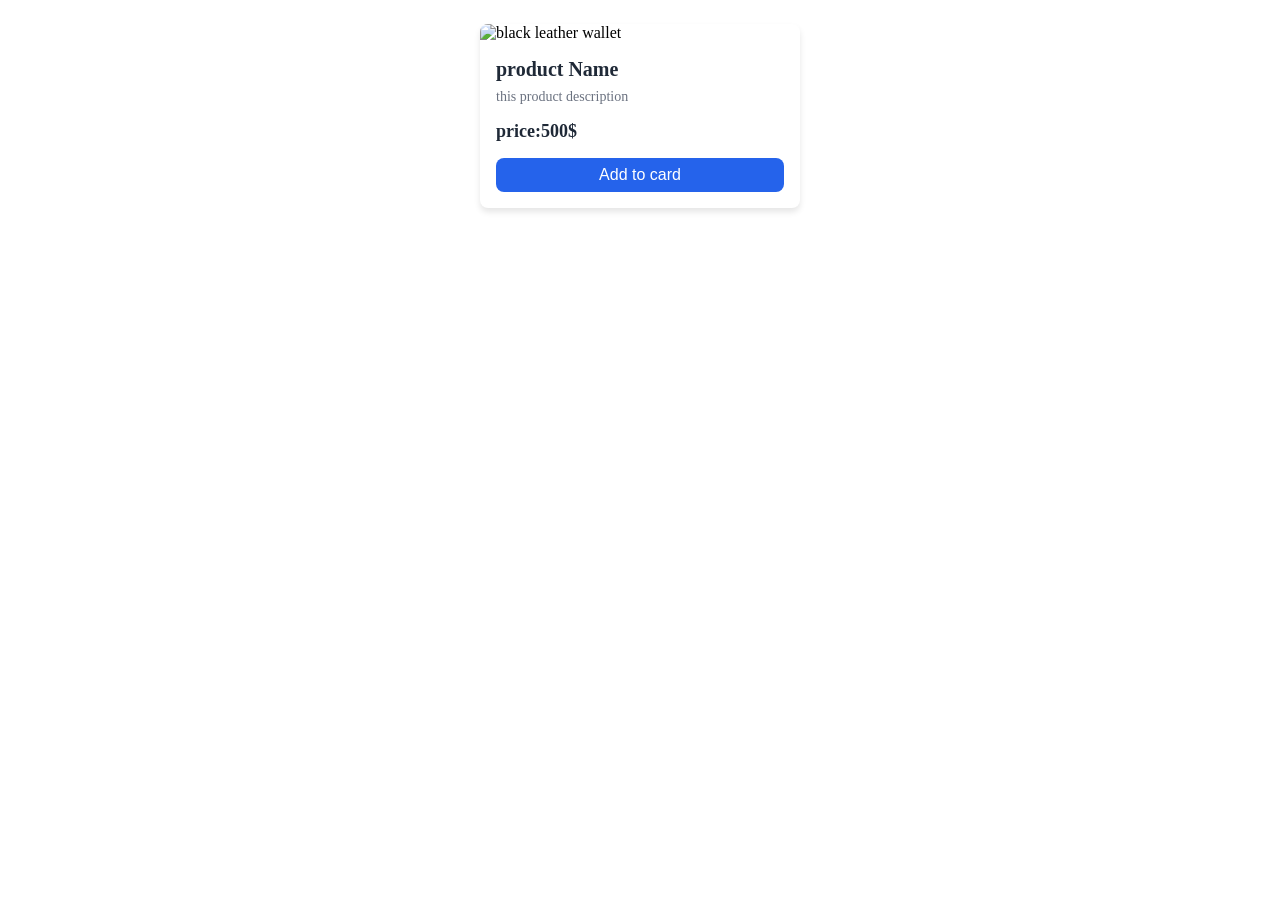
==== project-01-product-card/index.html @ 36412cc2 "feat:complete static UI structure and styling" ====
<!DOCTYPE html>
<html lang="en">
<head>
    <meta charset="UTF-8">
    <meta name="viewport" content="width=device-width, initial-scale=1.0">
    <title>Product-card</title>
    <link rel="stylesheet" href="style.css">
</head>
<body>
    <section class="product-card">
        <figure class="product-card__figure">
            <img src="prod-aks.jpg" alt="black leather wallet" class="product-card__image">
        </figure>
        <div class="product-card__info">
          <h2 class="product-card__title">product Name</h2>
          <p class="product-card__description"> this product description </p>
          <span class="product-card__price">price:500$</span> 
          <button type="button" class="product-card__button">Add to card</button>
        </div>
        
    </section>
 <script src="script.js"></script>   
</body>
</html>
---- project-01-product-card/style.css ----
/*================REST=================*/
*,
*::before,
*::after {
    margin: 0;
    padding: 0;
    box-sizing: border-box;
}
/*============ROOT===================*/
:root {
    --color-primary:#2563eb;
    --color-text:#1f2937;
    --color-bg: #ffffff;
    --spacing-sm :0.5rem;
    --spacing-md: 1rem;
    --spacing-lg: 1.5rem;
    --border-radius: 8px;
}
/*=============Product-card==============*/
.product-card {
    max-width: 320px;
    background-color: var(--color-bg);
    border-radius: var(--border-radius);
    box-shadow: 0 4px 6px rgba(0, 0, 0, 0.1);
    overflow: hidden;
    margin: var(--spacing-lg) auto;
}
.product-card__figure{
    margin: 0;
}

.prioduct-card__image{
    width: 100%;
    height: 200px;
    object-fit: cover;
    display: block;
}
.product-card__info {
    padding: var(--spacing-md);
}
.product-card__title{
    font-size: 1.25rem;
    color: var(--color-text);
    margin-bottom: var(--spacing-sm);
}

.product-card__description{
    font-size: 0.875rem;
    color: #6b7280;
    margin-bottom: var(--spacing-md);
}
.product-card__price{
    display: block;
    font-size: 1.125rem;
    font-weight: bold;
    color: var(--color-text);
    margin-bottom: var(--spacing-md);
}
.product-card__button {
    width: 100%;
    padding: var(--spacing-sm) var(--spacing-md);
    background-color: var(--color-primary);
    color: var(--color-bg);
    border: none;
    border-radius: var(--border-radius);
    font-size: 1rem;
    cursor: pointer;
    transition: background-color 0.3s ease;
}
.product-card__button:hover{
    background-color: #1d4ed8;
}
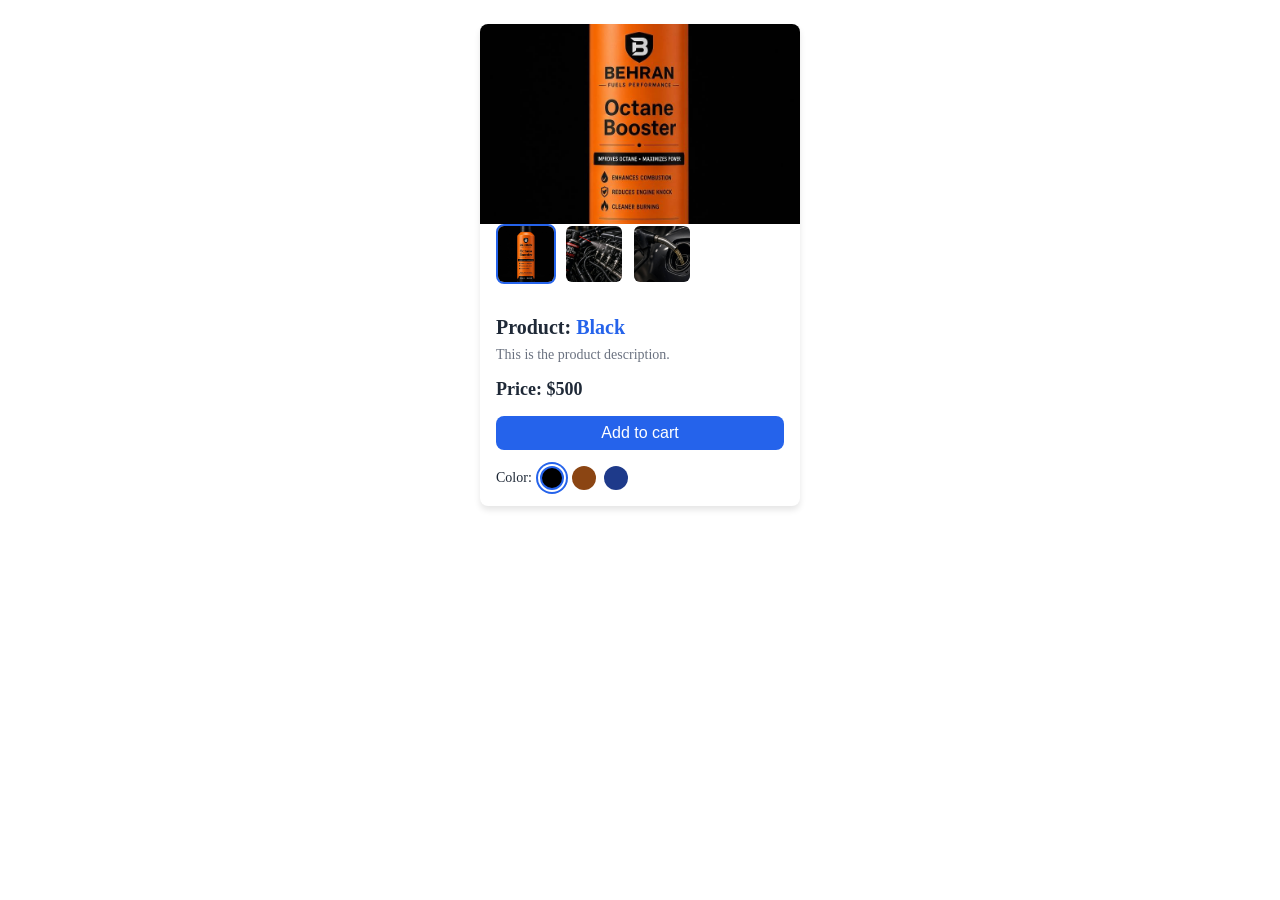
==== commit 728f186a: "feat: add interactive product card with image gallery, color selector and cart feedback" ====
--- a/project-01-product-card/index.html
+++ b/project-01-product-card/index.html
@@ -3,22 +3,70 @@
 <head>
     <meta charset="UTF-8">
     <meta name="viewport" content="width=device-width, initial-scale=1.0">
-    <title>Product-card</title>
+    <title>Product Card</title>
     <link rel="stylesheet" href="style.css">
 </head>
 <body>
+
     <section class="product-card">
+
+        <!-- تصویر اصلی -->
         <figure class="product-card__figure">
-            <img src="prod-aks.jpg" alt="black leather wallet" class="product-card__image">
+            <img src="prod-aks.jpg"
+                 alt="black leather wallet"
+                 class="product-card__image">
         </figure>
+
+        <!-- تصاویر بندانگشتی -->
+        <div class="product-card__thumbnails">
+            <button class="thumbnail thumbnail--active" data-image="prod-aks.jpg" type="button">
+                <img src="prod-aks.jpg" alt="view 1">
+            </button>
+
+            <button class="thumbnail" data-image="prod-aks1.jpg" type="button">
+                <img src="prod-aks1.jpg" alt="view 2">
+            </button>
+
+            <button class="thumbnail" data-image="prod-aks2.jpg" type="button">
+                <img src="prod-aks2.jpg" alt="view 3">
+            </button>
+        </div>
+
+        <!-- اطلاعات محصول -->
         <div class="product-card__info">
-          <h2 class="product-card__title">product Name</h2>
-          <p class="product-card__description"> this product description </p>
-          <span class="product-card__price">price:500$</span> 
-          <button type="button" class="product-card__button">Add to card</button>
+           <h2 class="product-card__title">Product: <span class="product-card__color-name">Black</span></h2>
+            <p class="product-card__description">This is the product description.</p>
+            <span class="product-card__price">Price: $500</span>
+
+            <button type="button" class="product-card__button">Add to cart</button>
         </div>
-        
+
+        <!-- انتخاب رنگ -->
+        <div class="product-card__option">
+            <span class="options-label">Color:</span>
+            <div class="color-options">
+                <button class="color-option color-option--active"
+                        data-color="black"
+                        style="background:#000000"
+                        type="button"
+                        aria-label="Black"></button>
+
+                <button class="color-option"
+                        data-color="brown"
+                        style="background:#8b4513"
+                        type="button"
+                        aria-label="Brown"></button>
+
+                <button class="color-option"
+                        data-color="navy"
+                        style="background:#1e3a8a"
+                        type="button"
+                        aria-label="Navy"></button>
+            </div>
+        </div>
+
     </section>
- <script src="script.js"></script>   
+
+    <script src="script.js" defer></script>
 </body>
 </html>
--- a/project-01-product-card/style.css
+++ b/project-01-product-card/style.css
@@ -1,4 +1,4 @@
-/*================REST=================*/
+/*================ RESET ================*/
 *,
 *::before,
 *::after {
@@ -6,17 +6,19 @@
     padding: 0;
     box-sizing: border-box;
 }
-/*============ROOT===================*/
+
+/*================ ROOT =================*/
 :root {
-    --color-primary:#2563eb;
-    --color-text:#1f2937;
+    --color-primary: #2563eb;
+    --color-text: #1f2937;
     --color-bg: #ffffff;
-    --spacing-sm :0.5rem;
+    --spacing-sm: 0.5rem;
     --spacing-md: 1rem;
     --spacing-lg: 1.5rem;
     --border-radius: 8px;
 }
-/*=============Product-card==============*/
+
+/*================ PRODUCT CARD ================*/
 .product-card {
     max-width: 320px;
     background-color: var(--color-bg);
@@ -25,37 +27,43 @@
     overflow: hidden;
     margin: var(--spacing-lg) auto;
 }
-.product-card__figure{
+
+.product-card__figure {
     margin: 0;
 }
 
-.prioduct-card__image{
+.product-card__image {
     width: 100%;
     height: 200px;
     object-fit: cover;
     display: block;
+    transition: opacity 0.3s ease;
 }
+
 .product-card__info {
     padding: var(--spacing-md);
 }
-.product-card__title{
+
+.product-card__title {
     font-size: 1.25rem;
     color: var(--color-text);
     margin-bottom: var(--spacing-sm);
 }
 
-.product-card__description{
+.product-card__description {
     font-size: 0.875rem;
     color: #6b7280;
     margin-bottom: var(--spacing-md);
 }
-.product-card__price{
+
+.product-card__price {
     display: block;
     font-size: 1.125rem;
     font-weight: bold;
     color: var(--color-text);
     margin-bottom: var(--spacing-md);
 }
+
 .product-card__button {
     width: 100%;
     padding: var(--spacing-sm) var(--spacing-md);
@@ -67,6 +75,86 @@
     cursor: pointer;
     transition: background-color 0.3s ease;
 }
-.product-card__button:hover{
+
+.product-card__button:hover {
     background-color: #1d4ed8;
+}
+
+.product-card__button--success {
+    background-color: #10b981;
+}
+
+/*================ THUMBNAILS ================*/
+.product-card__thumbnails {
+    display: flex;
+    gap: var(--spacing-sm);
+    padding: 0 var(--spacing-md) var(--spacing-md);
+}
+
+.thumbnail {
+    width: 60px;
+    height: 60px;
+    padding: 0;
+    border: 2px solid transparent;
+    border-radius: var(--border-radius);
+    cursor: pointer;
+    overflow: hidden;
+    background: none;
+    transition: border-color 0.2s ease;
+}
+
+.thumbnail img {
+    width: 100%;
+    height: 100%;
+    object-fit: cover;
+    display: block;
+}
+
+.thumbnail:hover {
+    border-color: #93c5fd;
+}
+
+.thumbnail--active {
+    border-color: var(--color-primary);
+}
+
+/*================ COLOR OPTIONS ================*/
+.product-card__option {
+    display: flex;
+    align-items: center;
+    gap: var(--spacing-sm);
+    padding: 0 var(--spacing-md) var(--spacing-md);
+}
+
+.options-label {
+    font-size: 0.875rem;
+    color: var(--color-text);
+    margin: 0;
+}
+
+.color-options {
+    display: flex;
+    gap: var(--spacing-sm);
+}
+
+.color-option {
+    width: 24px;
+    height: 24px;
+    border-radius: 50%;
+    border: 2px solid transparent;
+    cursor: pointer;
+    padding: 0;
+    transition: transform 0.2s ease, box-shadow 0.2s ease;
+}
+
+.color-option:hover {
+    transform: scale(1.1);
+}
+
+.color-option--active {
+    border-color: var(--color-primary);
+    box-shadow: 0 0 0 2px var(--color-bg), 0 0 0 4px var(--color-primary);
+}
+.product-card__color-name {
+    color: var(--color-primary);
 }
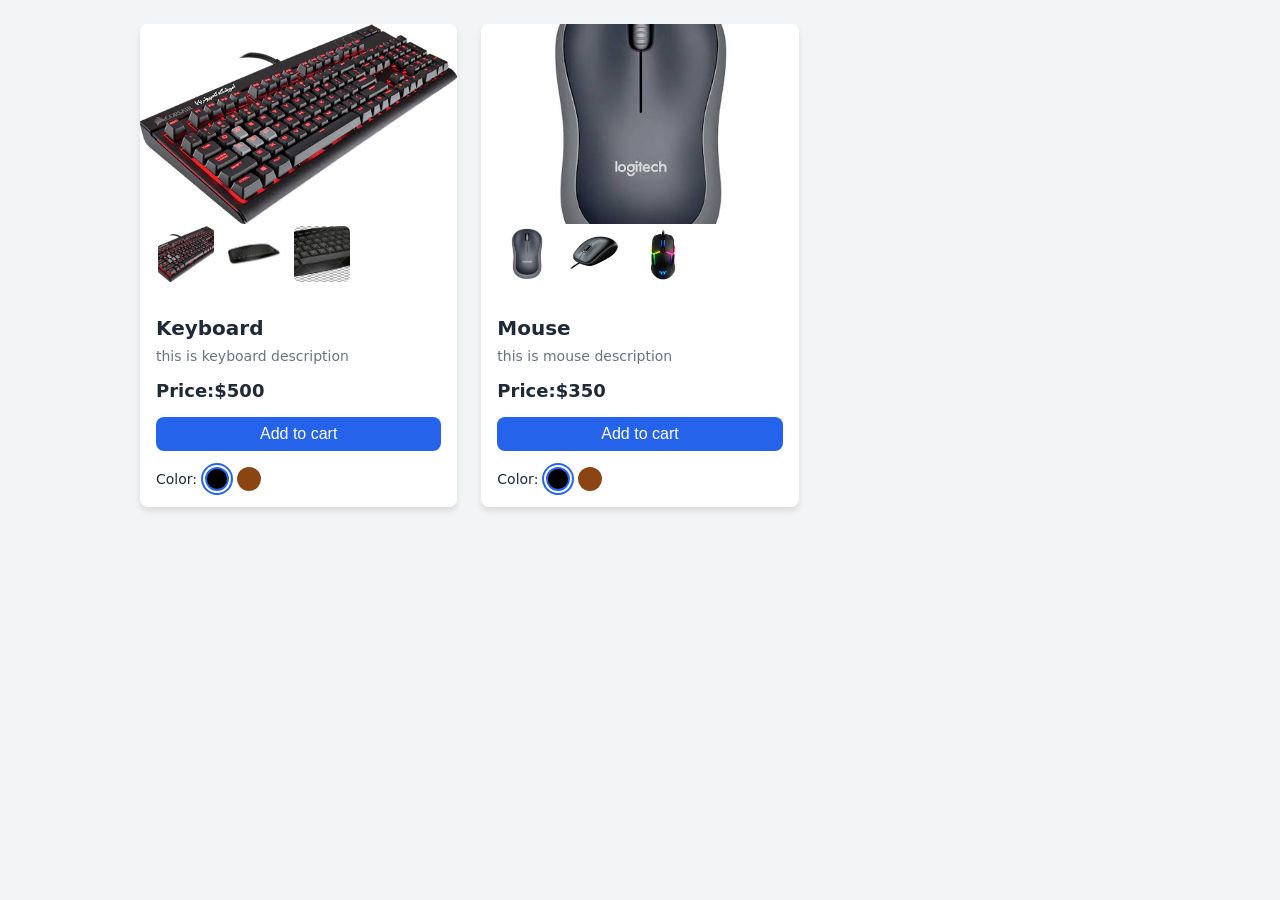
==== commit 8588d53c: "fix: correct typo in colorContainer and trim trailing spaces in product data" ====
--- a/project-01-product-card/index.html
+++ b/project-01-product-card/index.html
@@ -7,65 +7,29 @@
     <link rel="stylesheet" href="style.css">
 </head>
 <body>
+    <main class="products-container"></main>
 
-    <section class="product-card">
+    <template id="product-card-template">
+        <section class="product-card">
+            <figure class="product-card__figure">
+                <img class="product-card__image" src="" alt="">
+            </figure>
 
-        <!-- تصویر اصلی -->
-        <figure class="product-card__figure">
-            <img src="prod-aks.jpg"
-                 alt="black leather wallet"
-                 class="product-card__image">
-        </figure>
+            <div class="product-card__thumbnails"></div>
 
-        <!-- تصاویر بندانگشتی -->
-        <div class="product-card__thumbnails">
-            <button class="thumbnail thumbnail--active" data-image="prod-aks.jpg" type="button">
-                <img src="prod-aks.jpg" alt="view 1">
-            </button>
+            <div class="product-card__info">
+                <h2 class="product-card__title"></h2>
+                <p class="product-card__description"></p>
+                <span class="product-card__price"></span>
+                <button type="button" class="product-card__button">Add to cart</button>
+            </div>
 
-            <button class="thumbnail" data-image="prod-aks1.jpg" type="button">
-                <img src="prod-aks1.jpg" alt="view 2">
-            </button>
-
-            <button class="thumbnail" data-image="prod-aks2.jpg" type="button">
-                <img src="prod-aks2.jpg" alt="view 3">
-            </button>
-        </div>
-
-        <!-- اطلاعات محصول -->
-        <div class="product-card__info">
-           <h2 class="product-card__title">Product: <span class="product-card__color-name">Black</span></h2>
-            <p class="product-card__description">This is the product description.</p>
-            <span class="product-card__price">Price: $500</span>
-
-            <button type="button" class="product-card__button">Add to cart</button>
-        </div>
-
-        <!-- انتخاب رنگ -->
-        <div class="product-card__option">
-            <span class="options-label">Color:</span>
-            <div class="color-options">
-                <button class="color-option color-option--active"
-                        data-color="black"
-                        style="background:#000000"
-                        type="button"
-                        aria-label="Black"></button>
-
-                <button class="color-option"
-                        data-color="brown"
-                        style="background:#8b4513"
-                        type="button"
-                        aria-label="Brown"></button>
-
-                <button class="color-option"
-                        data-color="navy"
-                        style="background:#1e3a8a"
-                        type="button"
-                        aria-label="Navy"></button>
+            <div class="product-card__option">
+                <span class="options-label">Color:</span>
+                <div class="color-options"></div>
             </div>
-        </div>
-
-    </section>
+        </section>
+    </template>
 
     <script src="script.js" defer></script>
 </body>
--- a/project-01-product-card/style.css
+++ b/project-01-product-card/style.css
@@ -1,4 +1,6 @@
-/*================ RESET ================*/
+/* ============================
+   RESET
+   ============================ */
 *,
 *::before,
 *::after {
@@ -7,7 +9,9 @@
     box-sizing: border-box;
 }
 
-/*================ ROOT =================*/
+/* ============================
+   ROOT
+   ============================ */
 :root {
     --color-primary: #2563eb;
     --color-text: #1f2937;
@@ -18,14 +22,33 @@
     --border-radius: 8px;
 }
 
-/*================ PRODUCT CARD ================*/
+body {
+    font-family: system-ui, sans-serif;
+    background: #f3f4f6;
+    padding: var(--spacing-lg);
+}
+
+/* ============================
+   PRODUCTS CONTAINER
+   ============================ */
+.products-container {
+    display: grid;
+    grid-template-columns: repeat(auto-fill, minmax(280px, 1fr));
+    gap: var(--spacing-lg);
+    max-width: 1000px;
+    margin: 0 auto;
+}
+
+/* ============================
+   PRODUCT CARD
+   ============================ */
 .product-card {
-    max-width: 320px;
     background-color: var(--color-bg);
     border-radius: var(--border-radius);
     box-shadow: 0 4px 6px rgba(0, 0, 0, 0.1);
     overflow: hidden;
-    margin: var(--spacing-lg) auto;
+    display: flex;
+    flex-direction: column;
 }
 
 .product-card__figure {
@@ -37,7 +60,6 @@
     height: 200px;
     object-fit: cover;
     display: block;
-    transition: opacity 0.3s ease;
 }
 
 .product-card__info {
@@ -84,7 +106,9 @@
     background-color: #10b981;
 }
 
-/*================ THUMBNAILS ================*/
+/* ============================
+   THUMBNAILS
+   ============================ */
 .product-card__thumbnails {
     display: flex;
     gap: var(--spacing-sm);
@@ -118,7 +142,9 @@
     border-color: var(--color-primary);
 }
 
-/*================ COLOR OPTIONS ================*/
+/* ============================
+   COLOR OPTIONS
+   ============================ */
 .product-card__option {
     display: flex;
     align-items: center;
@@ -129,7 +155,6 @@
 .options-label {
     font-size: 0.875rem;
     color: var(--color-text);
-    margin: 0;
 }
 
 .color-options {
@@ -154,7 +179,4 @@
 .color-option--active {
     border-color: var(--color-primary);
     box-shadow: 0 0 0 2px var(--color-bg), 0 0 0 4px var(--color-primary);
-}
-.product-card__color-name {
-    color: var(--color-primary);
 }
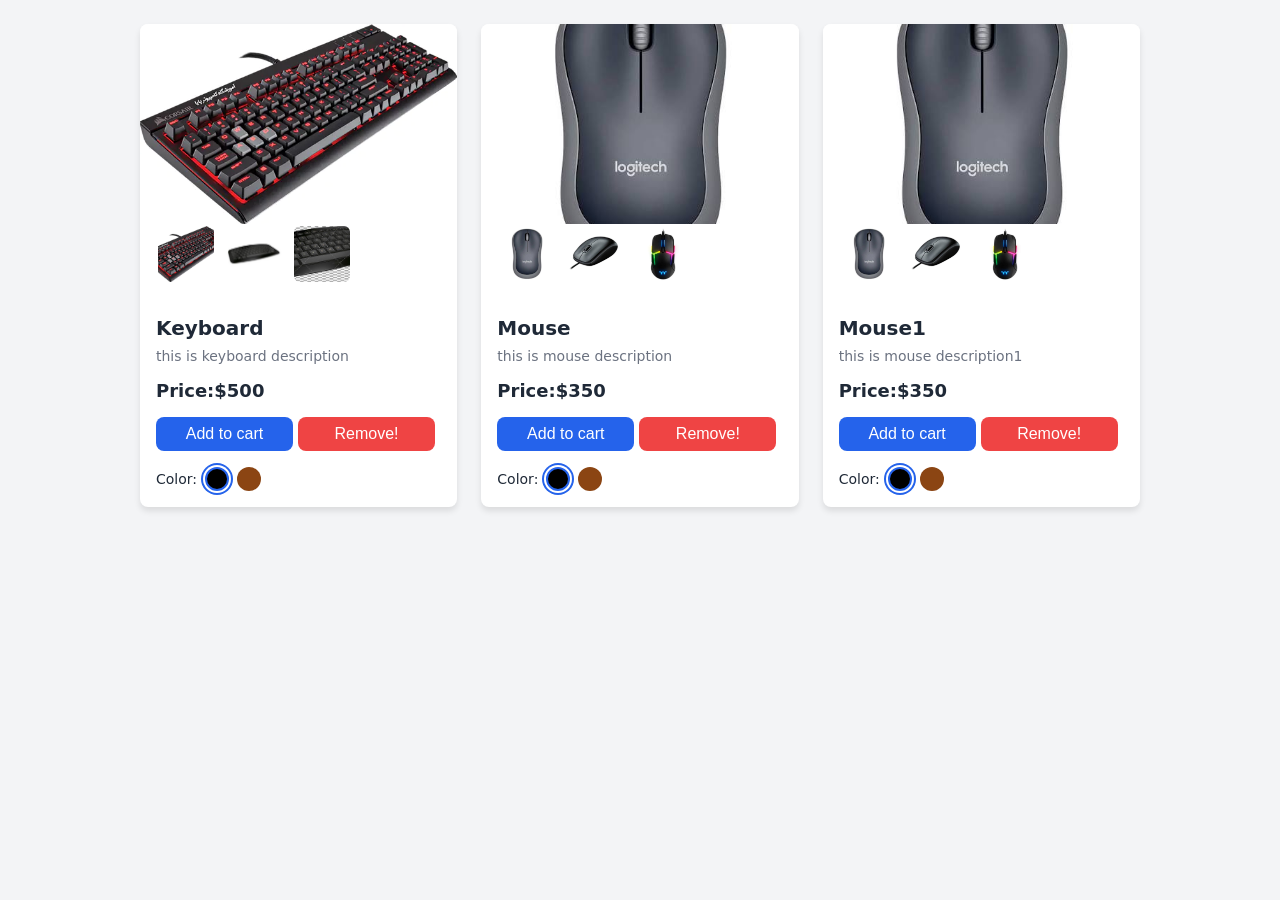
==== commit 2acfb155: "fix: clean up data.json formatting (remove trailing spaces in keys)" ====
--- a/project-01-product-card/index.html
+++ b/project-01-product-card/index.html
@@ -22,6 +22,7 @@
                 <p class="product-card__description"></p>
                 <span class="product-card__price"></span>
                 <button type="button" class="product-card__button">Add to cart</button>
+                
             </div>
 
             <div class="product-card__option">
--- a/project-01-product-card/style.css
+++ b/project-01-product-card/style.css
@@ -16,6 +16,9 @@
     --color-primary: #2563eb;
     --color-text: #1f2937;
     --color-bg: #ffffff;
+    --color-alert: #ef4444;
+    --color-alert-hover: #dc2626;
+
     --spacing-sm: 0.5rem;
     --spacing-md: 1rem;
     --spacing-lg: 1.5rem;
@@ -87,7 +90,7 @@
 }
 
 .product-card__button {
-    width: 100%;
+    width: 48%;
     padding: var(--spacing-sm) var(--spacing-md);
     background-color: var(--color-primary);
     color: var(--color-bg);
@@ -97,7 +100,25 @@
     cursor: pointer;
     transition: background-color 0.3s ease;
 }
-
+.product-card__remove{
+     width: 48%;
+    padding: var(--spacing-sm) var(--spacing-md);
+    background-color: var(--color-alert);
+    color: var(--color-bg);
+    border: none;
+    border-radius: var(--border-radius);
+    font-size: 1rem;
+    cursor: pointer;
+    transition: background-color 0.3s ease;
+    
+}
+.product-card__remove:hover {
+    background-color: var(--color-alert-hover);
+}
+
+.product-card__remove:active {
+    transform: scale(0.98); /* حس کلیک واقعی */
+}
 .product-card__button:hover {
     background-color: #1d4ed8;
 }
